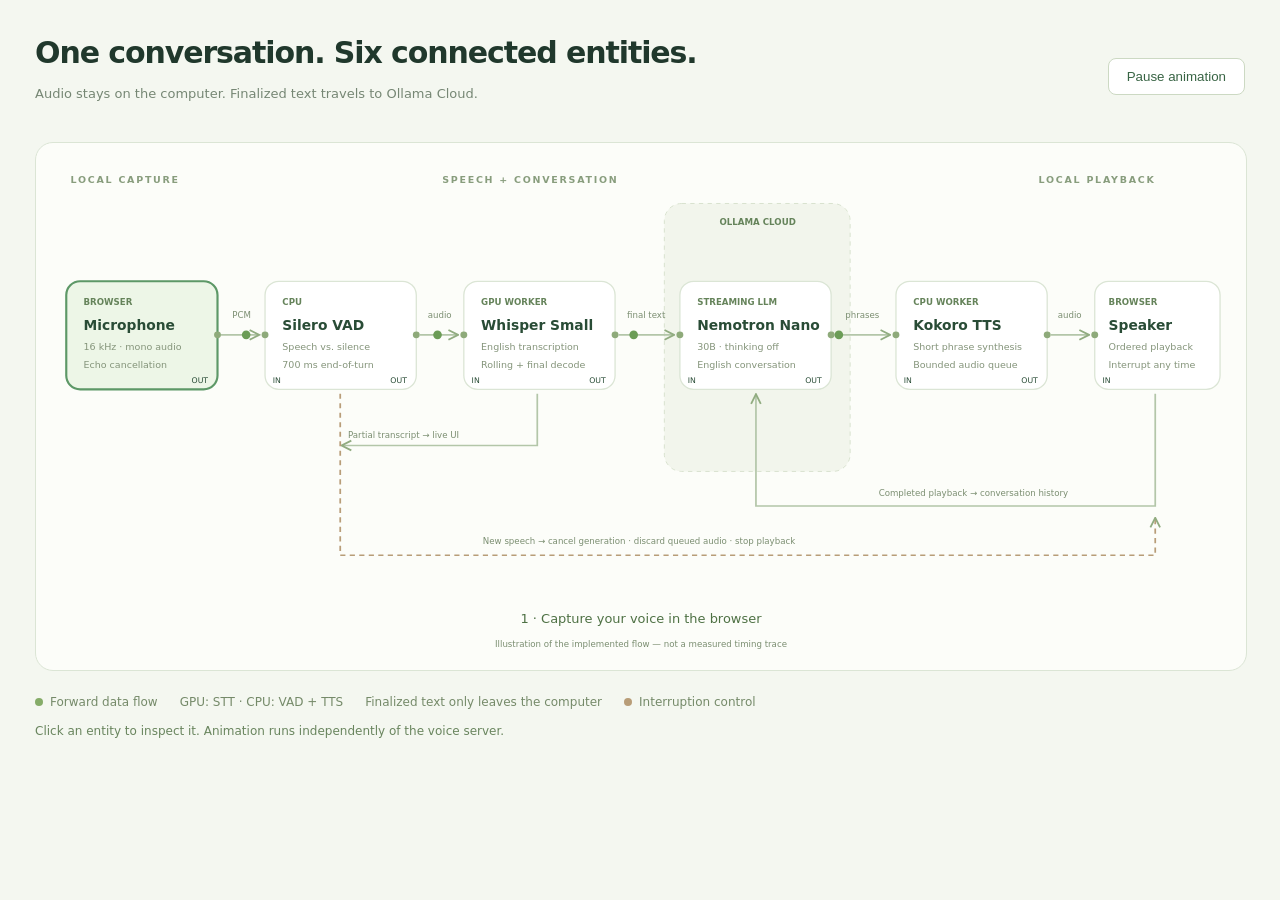
==== docs/architecture.html @ fd1dcb6d "Build Voca streaming voice conversation with live demo and documentation" ====
<!doctype html><html lang="en"><head><meta charset="utf-8"><meta name="viewport" content="width=device-width,initial-scale=1"><title>Voca · Animated architecture</title>
<style>
:root{font-family:system-ui,sans-serif;color:#20382c;background:#f4f7f0}body{margin:0;padding:35px}main{max-width:1400px;margin:auto}header{display:flex;align-items:center;justify-content:space-between;gap:20px}h1{font-size:30px;letter-spacing:-1.1px;margin:0 0 8px}p{font-size:13px;color:#768774;line-height:1.7}button{border:1px solid #ccd9c3;border-radius:8px;background:#fff;color:#386444;padding:10px 18px;cursor:pointer}svg{width:100%;height:auto;display:block;margin:24px 0;border:1px solid #dbe5d5;border-radius:18px;background:#fcfdf9}.edge{fill:none;stroke:#b3c6a9;stroke-width:2;marker-end:url(#arrow)}.return{stroke:#b89d78;stroke-dasharray:6 5}.node rect{fill:#fff;stroke:#dbe5d5;stroke-width:1.5}.node.active rect{stroke:#5d9867;fill:#edf6e7;stroke-width:2.5}.node text{fill:#294c36}.title{font-size:16px;font-weight:650}.sub{font-size:11px;fill:#84947a!important}.port{fill:#8eaa7a}.port-label{font-size:9px;fill:#829578}.label{font-size:10px;fill:#7b8e71}.section{font-size:11px;letter-spacing:2px;font-weight:600;fill:#889d7d}.tag{font-size:10px;font-weight:700;fill:#65835a!important}.packet{fill:#6b9c56}.caption{font-size:15px;fill:#4e7144}.legend{display:flex;gap:22px;flex-wrap:wrap;font-size:12px;color:#758a69}.legend i{display:inline-block;width:8px;height:8px;background:#85ac68;border-radius:50%;margin-right:7px}.legend span:last-child i{background:#b89d78}#step{font-size:12px;color:#69855e}.paused *{animation-play-state:paused}@media(max-width:600px){body{padding:15px}h1{font-size:23px}}
</style></head><body><main><header><div><h1>One conversation. Six connected entities.</h1><p>Audio stays on the computer. Finalized text travels to Ollama Cloud.</p></div><button id="toggle">Pause animation</button></header>
<svg viewBox="0 0 1400 610" role="img" aria-label="Animated voice pipeline, with input/output arrows and an interruption return path">
<defs><marker id="arrow" viewBox="0 0 10 10" refX="8" refY="5" markerWidth="7" markerHeight="7" orient="auto-start-reverse"><path d="m1 1 8 4-8 4" fill="none" stroke="#91ac80" stroke-width="1.5"/></marker></defs>
<text x="40" y="46" class="section">LOCAL CAPTURE</text><text x="470" y="46" class="section">SPEECH + CONVERSATION</text><text x="1160" y="46" class="section">LOCAL PLAYBACK</text>
<rect x="727" y="70" width="215" height="310" rx="20" fill="#f2f5ec" stroke="#d5dfca" stroke-dasharray="5 5"/>
<text x="835" y="95" text-anchor="middle" class="tag">OLLAMA CLOUD</text>
<g id="mic" class="node" transform="translate(35 160)"><rect width="175" height="125" rx="16"/><text x="20" y="28" class="tag">BROWSER</text><text x="20" y="56" class="title">Microphone</text><text x="20" y="80" class="sub">16 kHz · mono audio</text><text x="20" y="100" class="sub">Echo cancellation</text><circle cx="175" cy="62" r="4" class="port"/><text x="145" y="118" class="port-label">OUT</text></g>
<g id="vad" class="node" transform="translate(265 160)"><rect width="175" height="125" rx="16"/><text x="20" y="28" class="tag">CPU</text><text x="20" y="56" class="title">Silero VAD</text><text x="20" y="80" class="sub">Speech vs. silence</text><text x="20" y="100" class="sub">700 ms end-of-turn</text><circle cy="62" r="4" class="port"/><circle cx="175" cy="62" r="4" class="port"/><text x="9" y="118" class="port-label">IN</text><text x="145" y="118" class="port-label">OUT</text></g>
<g id="stt" class="node" transform="translate(495 160)"><rect width="175" height="125" rx="16"/><text x="20" y="28" class="tag">GPU WORKER</text><text x="20" y="56" class="title">Whisper Small</text><text x="20" y="80" class="sub">English transcription</text><text x="20" y="100" class="sub">Rolling + final decode</text><circle cy="62" r="4" class="port"/><circle cx="175" cy="62" r="4" class="port"/><text x="9" y="118" class="port-label">IN</text><text x="145" y="118" class="port-label">OUT</text></g>
<g id="llm" class="node" transform="translate(745 160)"><rect width="175" height="125" rx="16"/><text x="20" y="28" class="tag">STREAMING LLM</text><text x="20" y="56" class="title">Nemotron Nano</text><text x="20" y="80" class="sub">30B · thinking off</text><text x="20" y="100" class="sub">English conversation</text><circle cy="62" r="4" class="port"/><circle cx="175" cy="62" r="4" class="port"/><text x="9" y="118" class="port-label">IN</text><text x="145" y="118" class="port-label">OUT</text></g>
<g id="tts" class="node" transform="translate(995 160)"><rect width="175" height="125" rx="16"/><text x="20" y="28" class="tag">CPU WORKER</text><text x="20" y="56" class="title">Kokoro TTS</text><text x="20" y="80" class="sub">Short phrase synthesis</text><text x="20" y="100" class="sub">Bounded audio queue</text><circle cy="62" r="4" class="port"/><circle cx="175" cy="62" r="4" class="port"/><text x="9" y="118" class="port-label">IN</text><text x="145" y="118" class="port-label">OUT</text></g>
<g id="speaker" class="node" transform="translate(1225 160)"><rect width="145" height="125" rx="16"/><text x="16" y="28" class="tag">BROWSER</text><text x="16" y="56" class="title">Speaker</text><text x="16" y="80" class="sub">Ordered playback</text><text x="16" y="100" class="sub">Interrupt any time</text><circle cy="62" r="4" class="port"/><text x="9" y="118" class="port-label">IN</text></g>
<path id="e1" class="edge" d="M214 222H257"/><path id="e2" class="edge" d="M444 222H487"/><path id="e3" class="edge" d="M674 222H737"/><path id="e4" class="edge" d="M924 222H987"/><path id="e5" class="edge" d="M1174 222H1217"/>
<text x="238" y="202" text-anchor="middle" class="label">PCM</text><text x="467" y="202" text-anchor="middle" class="label">audio</text><text x="706" y="202" text-anchor="middle" class="label">final text</text><text x="956" y="202" text-anchor="middle" class="label">phrases</text><text x="1196" y="202" text-anchor="middle" class="label">audio</text>
<path class="edge" d="M580 290V350H355"/><text x="361" y="341" class="label">Partial transcript → live UI</text>
<path class="edge" d="M1295 290V420H833V292"/><text x="975" y="409" class="label">Completed playback → conversation history</text>
<path id="cancel" class="edge return" d="M352 290V477H1295V435"/><text x="517" y="464" class="label">New speech → cancel generation · discard queued audio · stop playback</text>
<circle class="packet" r="5"><animateMotion dur="1.5s" repeatCount="indefinite"><mpath href="#e1"/></animateMotion></circle><circle class="packet" r="5"><animateMotion dur="1.5s" begin=".3s" repeatCount="indefinite"><mpath href="#e2"/></animateMotion></circle><circle class="packet" r="5"><animateMotion dur="1.5s" begin=".6s" repeatCount="indefinite"><mpath href="#e3"/></animateMotion></circle><circle class="packet" r="5"><animateMotion dur="1.5s" begin=".9s" repeatCount="indefinite"><mpath href="#e4"/></animateMotion></circle><circle class="packet" r="5"><animateMotion dur="1.5s" begin="1.2s" repeatCount="indefinite"><mpath href="#e5"/></animateMotion></circle>
<text id="caption" x="700" y="555" text-anchor="middle" class="caption">1 · Capture your voice in the browser</text><text x="700" y="583" text-anchor="middle" class="label">Illustration of the implemented flow — not a measured timing trace</text>
</svg><div class="legend"><span><i></i>Forward data flow</span><span>GPU: STT · CPU: VAD + TTS</span><span>Finalized text only leaves the computer</span><span><i></i>Interruption control</span></div><p id="step">Click an entity to inspect it. Animation runs independently of the voice server.</p></main>
<script>
const steps=[['mic','1 · Capture your voice in the browser'],['vad','2 · Detect speech, pauses, and interruptions'],['stt','3 · Show rolling previews, then finalize the transcript'],['llm','4 · Stream a concise English response from Ollama'],['tts','5 · Synthesize short phrases while the LLM continues'],['speaker','6 · Play in order and acknowledge completed phrases']];
let current=0,paused=false;const svg=document.querySelector('svg');
function step(index){current=index;document.querySelectorAll('.node').forEach(n=>n.classList.remove('active'));document.getElementById(steps[index][0]).classList.add('active');document.getElementById('caption').textContent=steps[index][1];}
setInterval(()=>{if(!paused)step((current+1)%steps.length)},1400);step(0);
document.querySelectorAll('.node').forEach((node,index)=>{node.style.cursor='pointer';node.setAttribute('tabindex','0');node.setAttribute('role','button');node.setAttribute('aria-label',steps[index][1]);node.addEventListener('click',()=>step(index));node.addEventListener('keydown',e=>{if(e.key==='Enter'||e.key===' '){e.preventDefault();step(index);}});});
document.getElementById('toggle').onclick=()=>{paused=!paused;paused?svg.pauseAnimations():svg.unpauseAnimations();document.getElementById('toggle').textContent=paused?'Resume animation':'Pause animation';};
if(matchMedia('(prefers-reduced-motion: reduce)').matches)document.getElementById('toggle').click();
</script></body></html>
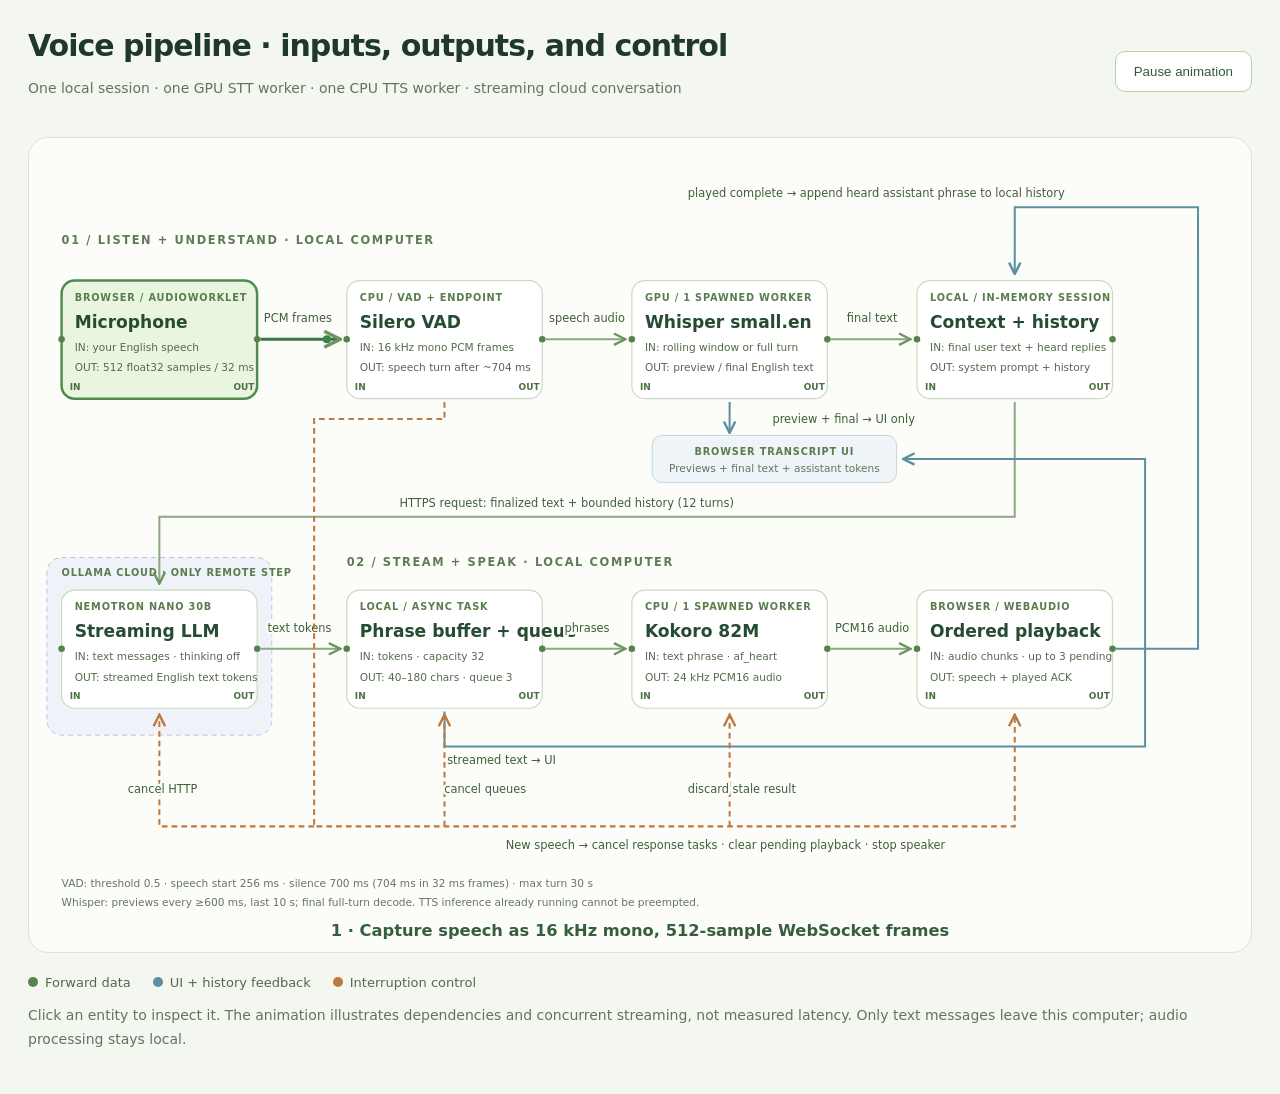
==== commit 2532aaf8: "Refine animated pipeline to show real streaming and control flows" ====
--- a/docs/architecture.html
+++ b/docs/architecture.html
@@ -1,32 +1,63 @@
-<!doctype html><html lang="en"><head><meta charset="utf-8"><meta name="viewport" content="width=device-width,initial-scale=1"><title>Voca · Animated architecture</title>
-<style>
-:root{font-family:system-ui,sans-serif;color:#20382c;background:#f4f7f0}body{margin:0;padding:35px}main{max-width:1400px;margin:auto}header{display:flex;align-items:center;justify-content:space-between;gap:20px}h1{font-size:30px;letter-spacing:-1.1px;margin:0 0 8px}p{font-size:13px;color:#768774;line-height:1.7}button{border:1px solid #ccd9c3;border-radius:8px;background:#fff;color:#386444;padding:10px 18px;cursor:pointer}svg{width:100%;height:auto;display:block;margin:24px 0;border:1px solid #dbe5d5;border-radius:18px;background:#fcfdf9}.edge{fill:none;stroke:#b3c6a9;stroke-width:2;marker-end:url(#arrow)}.return{stroke:#b89d78;stroke-dasharray:6 5}.node rect{fill:#fff;stroke:#dbe5d5;stroke-width:1.5}.node.active rect{stroke:#5d9867;fill:#edf6e7;stroke-width:2.5}.node text{fill:#294c36}.title{font-size:16px;font-weight:650}.sub{font-size:11px;fill:#84947a!important}.port{fill:#8eaa7a}.port-label{font-size:9px;fill:#829578}.label{font-size:10px;fill:#7b8e71}.section{font-size:11px;letter-spacing:2px;font-weight:600;fill:#889d7d}.tag{font-size:10px;font-weight:700;fill:#65835a!important}.packet{fill:#6b9c56}.caption{font-size:15px;fill:#4e7144}.legend{display:flex;gap:22px;flex-wrap:wrap;font-size:12px;color:#758a69}.legend i{display:inline-block;width:8px;height:8px;background:#85ac68;border-radius:50%;margin-right:7px}.legend span:last-child i{background:#b89d78}#step{font-size:12px;color:#69855e}.paused *{animation-play-state:paused}@media(max-width:600px){body{padding:15px}h1{font-size:23px}}
-</style></head><body><main><header><div><h1>One conversation. Six connected entities.</h1><p>Audio stays on the computer. Finalized text travels to Ollama Cloud.</p></div><button id="toggle">Pause animation</button></header>
-<svg viewBox="0 0 1400 610" role="img" aria-label="Animated voice pipeline, with input/output arrows and an interruption return path">
-<defs><marker id="arrow" viewBox="0 0 10 10" refX="8" refY="5" markerWidth="7" markerHeight="7" orient="auto-start-reverse"><path d="m1 1 8 4-8 4" fill="none" stroke="#91ac80" stroke-width="1.5"/></marker></defs>
-<text x="40" y="46" class="section">LOCAL CAPTURE</text><text x="470" y="46" class="section">SPEECH + CONVERSATION</text><text x="1160" y="46" class="section">LOCAL PLAYBACK</text>
-<rect x="727" y="70" width="215" height="310" rx="20" fill="#f2f5ec" stroke="#d5dfca" stroke-dasharray="5 5"/>
-<text x="835" y="95" text-anchor="middle" class="tag">OLLAMA CLOUD</text>
-<g id="mic" class="node" transform="translate(35 160)"><rect width="175" height="125" rx="16"/><text x="20" y="28" class="tag">BROWSER</text><text x="20" y="56" class="title">Microphone</text><text x="20" y="80" class="sub">16 kHz · mono audio</text><text x="20" y="100" class="sub">Echo cancellation</text><circle cx="175" cy="62" r="4" class="port"/><text x="145" y="118" class="port-label">OUT</text></g>
-<g id="vad" class="node" transform="translate(265 160)"><rect width="175" height="125" rx="16"/><text x="20" y="28" class="tag">CPU</text><text x="20" y="56" class="title">Silero VAD</text><text x="20" y="80" class="sub">Speech vs. silence</text><text x="20" y="100" class="sub">700 ms end-of-turn</text><circle cy="62" r="4" class="port"/><circle cx="175" cy="62" r="4" class="port"/><text x="9" y="118" class="port-label">IN</text><text x="145" y="118" class="port-label">OUT</text></g>
-<g id="stt" class="node" transform="translate(495 160)"><rect width="175" height="125" rx="16"/><text x="20" y="28" class="tag">GPU WORKER</text><text x="20" y="56" class="title">Whisper Small</text><text x="20" y="80" class="sub">English transcription</text><text x="20" y="100" class="sub">Rolling + final decode</text><circle cy="62" r="4" class="port"/><circle cx="175" cy="62" r="4" class="port"/><text x="9" y="118" class="port-label">IN</text><text x="145" y="118" class="port-label">OUT</text></g>
-<g id="llm" class="node" transform="translate(745 160)"><rect width="175" height="125" rx="16"/><text x="20" y="28" class="tag">STREAMING LLM</text><text x="20" y="56" class="title">Nemotron Nano</text><text x="20" y="80" class="sub">30B · thinking off</text><text x="20" y="100" class="sub">English conversation</text><circle cy="62" r="4" class="port"/><circle cx="175" cy="62" r="4" class="port"/><text x="9" y="118" class="port-label">IN</text><text x="145" y="118" class="port-label">OUT</text></g>
-<g id="tts" class="node" transform="translate(995 160)"><rect width="175" height="125" rx="16"/><text x="20" y="28" class="tag">CPU WORKER</text><text x="20" y="56" class="title">Kokoro TTS</text><text x="20" y="80" class="sub">Short phrase synthesis</text><text x="20" y="100" class="sub">Bounded audio queue</text><circle cy="62" r="4" class="port"/><circle cx="175" cy="62" r="4" class="port"/><text x="9" y="118" class="port-label">IN</text><text x="145" y="118" class="port-label">OUT</text></g>
-<g id="speaker" class="node" transform="translate(1225 160)"><rect width="145" height="125" rx="16"/><text x="16" y="28" class="tag">BROWSER</text><text x="16" y="56" class="title">Speaker</text><text x="16" y="80" class="sub">Ordered playback</text><text x="16" y="100" class="sub">Interrupt any time</text><circle cy="62" r="4" class="port"/><text x="9" y="118" class="port-label">IN</text></g>
-<path id="e1" class="edge" d="M214 222H257"/><path id="e2" class="edge" d="M444 222H487"/><path id="e3" class="edge" d="M674 222H737"/><path id="e4" class="edge" d="M924 222H987"/><path id="e5" class="edge" d="M1174 222H1217"/>
-<text x="238" y="202" text-anchor="middle" class="label">PCM</text><text x="467" y="202" text-anchor="middle" class="label">audio</text><text x="706" y="202" text-anchor="middle" class="label">final text</text><text x="956" y="202" text-anchor="middle" class="label">phrases</text><text x="1196" y="202" text-anchor="middle" class="label">audio</text>
-<path class="edge" d="M580 290V350H355"/><text x="361" y="341" class="label">Partial transcript → live UI</text>
-<path class="edge" d="M1295 290V420H833V292"/><text x="975" y="409" class="label">Completed playback → conversation history</text>
-<path id="cancel" class="edge return" d="M352 290V477H1295V435"/><text x="517" y="464" class="label">New speech → cancel generation · discard queued audio · stop playback</text>
-<circle class="packet" r="5"><animateMotion dur="1.5s" repeatCount="indefinite"><mpath href="#e1"/></animateMotion></circle><circle class="packet" r="5"><animateMotion dur="1.5s" begin=".3s" repeatCount="indefinite"><mpath href="#e2"/></animateMotion></circle><circle class="packet" r="5"><animateMotion dur="1.5s" begin=".6s" repeatCount="indefinite"><mpath href="#e3"/></animateMotion></circle><circle class="packet" r="5"><animateMotion dur="1.5s" begin=".9s" repeatCount="indefinite"><mpath href="#e4"/></animateMotion></circle><circle class="packet" r="5"><animateMotion dur="1.5s" begin="1.2s" repeatCount="indefinite"><mpath href="#e5"/></animateMotion></circle>
-<text id="caption" x="700" y="555" text-anchor="middle" class="caption">1 · Capture your voice in the browser</text><text x="700" y="583" text-anchor="middle" class="label">Illustration of the implemented flow — not a measured timing trace</text>
-</svg><div class="legend"><span><i></i>Forward data flow</span><span>GPU: STT · CPU: VAD + TTS</span><span>Finalized text only leaves the computer</span><span><i></i>Interruption control</span></div><p id="step">Click an entity to inspect it. Animation runs independently of the voice server.</p></main>
-<script>
-const steps=[['mic','1 · Capture your voice in the browser'],['vad','2 · Detect speech, pauses, and interruptions'],['stt','3 · Show rolling previews, then finalize the transcript'],['llm','4 · Stream a concise English response from Ollama'],['tts','5 · Synthesize short phrases while the LLM continues'],['speaker','6 · Play in order and acknowledge completed phrases']];
+<!doctype html><html lang="en"><head><meta charset="utf-8"><meta name="viewport" content="width=device-width,initial-scale=1"><title>Voca · Animated voice pipeline</title><style>*{box-sizing:border-box}:root{font-family:system-ui,sans-serif;color:#20382c;background:#f4f7f0}body{margin:0;padding:28px}main{max-width:1500px;margin:auto}header{display:flex;align-items:center;justify-content:space-between;gap:20px}h1{font-size:30px;letter-spacing:-1px;margin:0}p{font-size:14px;color:#60745f;line-height:1.7}button{border:1px solid #b9cdb1;border-radius:10px;background:white;color:#315b3b;padding:12px 18px;cursor:pointer}svg{display:block;width:100%;height:auto;margin:22px 0;background:#fcfdf9;border:1px solid #dbe5d5;border-radius:20px}.edge{fill:none;stroke:#8da785;stroke-width:2.5;marker-end:url(#arrow)}.edge.hot{stroke:#39754b;stroke-width:3.5}.edge.control.hot{stroke:#bc7941}.edge.feedback.hot{stroke:#5d8f9f}.control{stroke:#bc7941;stroke-dasharray:7 5;marker-end:url(#controlArrow)}.feedback{stroke:#5d8f9f;marker-end:url(#feedbackArrow)}.node rect{fill:white;stroke:#cbdac3;stroke-width:1.5}.node.active rect{fill:#eaf5df;stroke:#4f8b50;stroke-width:3}.node:focus{outline:none}.node:focus rect{stroke:#294e83;stroke-width:3}.title{font-size:21px;font-weight:700;fill:#254b32}.sub{font-size:13px;fill:#536b4d}.tag{font-size:12px;font-weight:700;letter-spacing:1px;fill:#597d4d}.port{fill:#53824a}.port-label{font-size:11px;font-weight:700;fill:#4b7042}.label{font-size:14px;fill:#425e3b;paint-order:stroke;stroke:#fcfdf9;stroke-width:6px;stroke-linejoin:round}.section{font-size:14px;font-weight:700;letter-spacing:2px;fill:#607c56}.caption{font-size:20px;font-weight:650;fill:#355e3e}.note{font-size:13px;fill:#63775d}.packet{fill:#3d824a;opacity:0}.packet.hot{opacity:1}.legend{display:flex;gap:22px;flex-wrap:wrap;font-size:13px;color:#52694b}.legend i{display:inline-block;width:10px;height:10px;margin-right:7px;border-radius:50%;background:#568450}.legend .feedback-key i{background:#5d8f9f}.legend .control-key i{background:#bc7941}@media(max-width:600px){body{padding:12px}h1{font-size:22px}}</style></head><body><main><header><div><h1>Voice pipeline · inputs, outputs, and control</h1><p>One local session · one GPU STT worker · one CPU TTS worker · streaming cloud conversation</p></div><button id="toggle">Pause animation</button></header>
+<svg viewBox="0 0 1500 1000" role="img" aria-labelledby="diagram-title diagram-desc"><title id="diagram-title">Voca animated voice pipeline</title><desc id="diagram-desc">Microphone audio passes through VAD and rolling-window Whisper transcription. Final text and local history go to Ollama Cloud. Streamed tokens enter a bounded phrase buffer, CPU Kokoro synthesis, and ordered browser playback. Completed playback updates local history. New speech cancels response tasks and stops playback.</desc><defs>
+<marker id="arrow" viewBox="0 0 10 10" refX="9" refY="5" markerWidth="7" markerHeight="7" orient="auto"><path d="M1 1L9 5L1 9" fill="none" stroke="#6e9460" stroke-width="1.7"/></marker>
+<marker id="controlArrow" viewBox="0 0 10 10" refX="9" refY="5" markerWidth="7" markerHeight="7" orient="auto"><path d="M1 1L9 5L1 9" fill="none" stroke="#bc7941" stroke-width="1.7"/></marker>
+<marker id="feedbackArrow" viewBox="0 0 10 10" refX="9" refY="5" markerWidth="7" markerHeight="7" orient="auto"><path d="M1 1L9 5L1 9" fill="none" stroke="#5d8f9f" stroke-width="1.7"/></marker>
+</defs><text x="40" y="130" class="section">01 / LISTEN + UNDERSTAND · LOCAL COMPUTER</text><text x="390" y="525" class="section">02 / STREAM + SPEAK · LOCAL COMPUTER</text>
+<rect x="22" y="515" width="276" height="218" rx="18" fill="#f0f2fa" stroke="#acb9d9" stroke-dasharray="6 5"/><text x="40" y="538" class="tag">OLLAMA CLOUD · ONLY REMOTE STEP</text>
+<g id="mic" class="node" transform="translate(40 175)"><rect width="240" height="145" rx="16"/><text x="16" y="25" class="tag">BROWSER / AUDIOWORKLET</text><text x="16" y="58" class="title">Microphone</text><text x="16" y="86" class="sub">IN: your English speech</text><text x="16" y="111" class="sub">OUT: 512 float32 samples / 32 ms</text><circle cx="0" cy="72" r="4" class="port"/><circle cx="240" cy="72" r="4" class="port"/><text x="10" y="134" class="port-label">IN</text><text x="211" y="134" class="port-label">OUT</text></g>
+<g id="vad" class="node" transform="translate(390 175)"><rect width="240" height="145" rx="16"/><text x="16" y="25" class="tag">CPU / VAD + ENDPOINT</text><text x="16" y="58" class="title">Silero VAD</text><text x="16" y="86" class="sub">IN: 16 kHz mono PCM frames</text><text x="16" y="111" class="sub">OUT: speech turn after ~704 ms</text><circle cx="0" cy="72" r="4" class="port"/><circle cx="240" cy="72" r="4" class="port"/><text x="10" y="134" class="port-label">IN</text><text x="211" y="134" class="port-label">OUT</text></g>
+<g id="stt" class="node" transform="translate(740 175)"><rect width="240" height="145" rx="16"/><text x="16" y="25" class="tag">GPU / 1 SPAWNED WORKER</text><text x="16" y="58" class="title">Whisper small.en</text><text x="16" y="86" class="sub">IN: rolling window or full turn</text><text x="16" y="111" class="sub">OUT: preview / final English text</text><circle cx="0" cy="72" r="4" class="port"/><circle cx="240" cy="72" r="4" class="port"/><text x="10" y="134" class="port-label">IN</text><text x="211" y="134" class="port-label">OUT</text></g>
+<g id="history" class="node" transform="translate(1090 175)"><rect width="240" height="145" rx="16"/><text x="16" y="25" class="tag">LOCAL / IN-MEMORY SESSION</text><text x="16" y="58" class="title">Context + history</text><text x="16" y="86" class="sub">IN: final user text + heard replies</text><text x="16" y="111" class="sub">OUT: system prompt + history</text><circle cx="0" cy="72" r="4" class="port"/><circle cx="240" cy="72" r="4" class="port"/><text x="10" y="134" class="port-label">IN</text><text x="211" y="134" class="port-label">OUT</text></g>
+<g id="llm" class="node" transform="translate(40 555)"><rect width="240" height="145" rx="16"/><text x="16" y="25" class="tag">NEMOTRON NANO 30B</text><text x="16" y="58" class="title">Streaming LLM</text><text x="16" y="86" class="sub">IN: text messages · thinking off</text><text x="16" y="111" class="sub">OUT: streamed English text tokens</text><circle cx="0" cy="72" r="4" class="port"/><circle cx="240" cy="72" r="4" class="port"/><text x="10" y="134" class="port-label">IN</text><text x="211" y="134" class="port-label">OUT</text></g>
+<g id="phrase" class="node" transform="translate(390 555)"><rect width="240" height="145" rx="16"/><text x="16" y="25" class="tag">LOCAL / ASYNC TASK</text><text x="16" y="58" class="title">Phrase buffer + queue</text><text x="16" y="86" class="sub">IN: tokens · capacity 32</text><text x="16" y="111" class="sub">OUT: 40–180 chars · queue 3</text><circle cx="0" cy="72" r="4" class="port"/><circle cx="240" cy="72" r="4" class="port"/><text x="10" y="134" class="port-label">IN</text><text x="211" y="134" class="port-label">OUT</text></g>
+<g id="tts" class="node" transform="translate(740 555)"><rect width="240" height="145" rx="16"/><text x="16" y="25" class="tag">CPU / 1 SPAWNED WORKER</text><text x="16" y="58" class="title">Kokoro 82M</text><text x="16" y="86" class="sub">IN: text phrase · af_heart</text><text x="16" y="111" class="sub">OUT: 24 kHz PCM16 audio</text><circle cx="0" cy="72" r="4" class="port"/><circle cx="240" cy="72" r="4" class="port"/><text x="10" y="134" class="port-label">IN</text><text x="211" y="134" class="port-label">OUT</text></g>
+<g id="speaker" class="node" transform="translate(1090 555)"><rect width="240" height="145" rx="16"/><text x="16" y="25" class="tag">BROWSER / WEBAUDIO</text><text x="16" y="58" class="title">Ordered playback</text><text x="16" y="86" class="sub">IN: audio chunks · up to 3 pending</text><text x="16" y="111" class="sub">OUT: speech + played ACK</text><circle cx="0" cy="72" r="4" class="port"/><circle cx="240" cy="72" r="4" class="port"/><text x="10" y="134" class="port-label">IN</text><text x="211" y="134" class="port-label">OUT</text></g>
+<path id="e1" class="edge " d="M284 247H382"/><text x="330" y="226" text-anchor="middle" class="label">PCM frames</text>
+<circle data-edge="e1" class="packet" r="5"><animateMotion dur="1.4s" repeatCount="indefinite"><mpath href="#e1"/></animateMotion></circle>
+<path id="e2" class="edge " d="M634 247H732"/><text x="685" y="226" text-anchor="middle" class="label">speech audio</text>
+<circle data-edge="e2" class="packet" r="5"><animateMotion dur="1.4s" repeatCount="indefinite"><mpath href="#e2"/></animateMotion></circle>
+<path id="e3" class="edge " d="M984 247H1082"/><text x="1035" y="226" text-anchor="middle" class="label">final text</text>
+<circle data-edge="e3" class="packet" r="5"><animateMotion dur="1.4s" repeatCount="indefinite"><mpath href="#e3"/></animateMotion></circle>
+<path id="e4" class="edge " d="M1210 324V465H160V547"/><text x="660" y="453" text-anchor="middle" class="label">HTTPS request: finalized text + bounded history (12 turns)</text>
+<circle data-edge="e4" class="packet" r="5"><animateMotion dur="1.4s" repeatCount="indefinite"><mpath href="#e4"/></animateMotion></circle>
+<path id="e5" class="edge " d="M284 627H382"/><text x="332" y="606" text-anchor="middle" class="label">text tokens</text>
+<circle data-edge="e5" class="packet" r="5"><animateMotion dur="1.4s" repeatCount="indefinite"><mpath href="#e5"/></animateMotion></circle>
+<path id="e6" class="edge " d="M634 627H732"/><text x="685" y="606" text-anchor="middle" class="label">phrases</text>
+<circle data-edge="e6" class="packet" r="5"><animateMotion dur="1.4s" repeatCount="indefinite"><mpath href="#e6"/></animateMotion></circle>
+<path id="e7" class="edge " d="M984 627H1082"/><text x="1035" y="606" text-anchor="middle" class="label">PCM16 audio</text>
+<circle data-edge="e7" class="packet" r="5"><animateMotion dur="1.4s" repeatCount="indefinite"><mpath href="#e7"/></animateMotion></circle>
+<path id="preview" class="edge feedback" d="M860 324V362"/><text x="1000" y="350" text-anchor="middle" class="label">preview + final → UI only</text>
+<circle data-edge="preview" class="packet" r="5"><animateMotion dur="1.4s" repeatCount="indefinite"><mpath href="#preview"/></animateMotion></circle>
+<path id="tokenui" class="edge feedback" d="M510 704V747H1370V394H1073"/><text x="580" y="769" text-anchor="middle" class="label">streamed text → UI</text>
+<circle data-edge="tokenui" class="packet" r="5"><animateMotion dur="1.4s" repeatCount="indefinite"><mpath href="#tokenui"/></animateMotion></circle>
+<path id="ack" class="edge feedback" d="M1334 627H1435V85H1210V167"/><text x="1040" y="72" text-anchor="middle" class="label">played complete → append heard assistant phrase to local history</text>
+<circle data-edge="ack" class="packet" r="5"><animateMotion dur="1.4s" repeatCount="indefinite"><mpath href="#ack"/></animateMotion></circle>
+<path id="cancel" class="edge control" d="M510 324V345H350V845H1210V708"/><text x="855" y="873" text-anchor="middle" class="label">New speech → cancel response tasks · clear pending playback · stop speaker</text>
+<circle data-edge="cancel" class="packet" r="5"><animateMotion dur="1.4s" repeatCount="indefinite"><mpath href="#cancel"/></animateMotion></circle>
+<path id="cancel-llm" class="edge control" d="M350 845H160V708"/><text x="164" y="804" text-anchor="middle" class="label">cancel HTTP</text>
+<circle data-edge="cancel-llm" class="packet" r="5"><animateMotion dur="1.4s" repeatCount="indefinite"><mpath href="#cancel-llm"/></animateMotion></circle>
+<path id="cancel-phrase" class="edge control" d="M510 845V708"/><text x="560" y="804" text-anchor="middle" class="label">cancel queues</text>
+<circle data-edge="cancel-phrase" class="packet" r="5"><animateMotion dur="1.4s" repeatCount="indefinite"><mpath href="#cancel-phrase"/></animateMotion></circle>
+<path id="cancel-tts" class="edge control" d="M860 845V708"/><text x="875" y="804" text-anchor="middle" class="label">discard stale result</text>
+<circle data-edge="cancel-tts" class="packet" r="5"><animateMotion dur="1.4s" repeatCount="indefinite"><mpath href="#cancel-tts"/></animateMotion></circle>
+<rect x="765" y="365" width="300" height="58" rx="12" fill="#eef4f7" stroke="#b9cfd5"/><text x="915" y="389" text-anchor="middle" class="tag">BROWSER TRANSCRIPT UI</text><text x="915" y="410" text-anchor="middle" class="note">Previews + final text + assistant tokens</text><text x="40" y="920" class="note">VAD: threshold 0.5 · speech start 256 ms · silence 700 ms (704 ms in 32 ms frames) · max turn 30 s</text><text x="40" y="943" class="note">Whisper: previews every ≥600 ms, last 10 s; final full-turn decode. TTS inference already running cannot be preempted.</text><text id="caption" x="750" y="979" text-anchor="middle" class="caption"></text></svg>
+<div class="legend"><span><i></i>Forward data</span><span class="feedback-key"><i></i>UI + history feedback</span><span class="control-key"><i></i>Interruption control</span></div><p id="step">Click an entity to inspect it. The animation illustrates dependencies and concurrent streaming, not measured latency. Only text messages leave this computer; audio processing stays local.</p></main><script>
+const steps=[
+[['mic'],['e1'],'1 · Capture speech as 16 kHz mono, 512-sample WebSocket frames'],
+[['vad'],['e2'],'2 · Detect speech start; finalize after silence or the utterance limit'],
+[['stt'],['preview','e3'],'3 · Show rolling previews, then finalize the transcript'],
+[['history'],['e4'],'4 · Send final user text, system prompt, and local history to Ollama'],
+[['llm','phrase'],['e5','tokenui'],'5 · Stream tokens into a bounded queue and update the transcript'],
+[['llm','phrase','tts'],['e5','e6'],'6 · Form short phrases while tokens keep arriving; synthesize on CPU'],
+[['llm','phrase','tts','speaker'],['e5','e6','e7'],'7 · Overlap generation, phrase synthesis, and ordered audio playback'],
+[['speaker','history'],['ack'],'8 · Retain assistant phrases only after completed-playback acknowledgments'],
+[['vad','llm','phrase','tts','speaker'],['cancel','cancel-llm','cancel-phrase','cancel-tts'],'9 · New speech cancels the response, clears audio, and discards stale inference']
+];
 let current=0,paused=false;const svg=document.querySelector('svg');
-function step(index){current=index;document.querySelectorAll('.node').forEach(n=>n.classList.remove('active'));document.getElementById(steps[index][0]).classList.add('active');document.getElementById('caption').textContent=steps[index][1];}
+function step(index){current=index;document.querySelectorAll('.node').forEach(n=>n.classList.toggle('active',steps[index][0].includes(n.id)));document.querySelectorAll('.edge').forEach(e=>e.classList.toggle('hot',steps[index][1].includes(e.id)));document.querySelectorAll('.packet').forEach(p=>p.classList.toggle('hot',steps[index][1].includes(p.dataset.edge)));document.getElementById('caption').textContent=steps[index][2];}
 setInterval(()=>{if(!paused)step((current+1)%steps.length)},1400);step(0);
-document.querySelectorAll('.node').forEach((node,index)=>{node.style.cursor='pointer';node.setAttribute('tabindex','0');node.setAttribute('role','button');node.setAttribute('aria-label',steps[index][1]);node.addEventListener('click',()=>step(index));node.addEventListener('keydown',e=>{if(e.key==='Enter'||e.key===' '){e.preventDefault();step(index);}});});
+document.querySelectorAll('.node').forEach(node=>{const index=steps.findIndex(s=>s[0].includes(node.id));node.style.cursor='pointer';node.setAttribute('tabindex','0');node.setAttribute('role','button');node.setAttribute('aria-label',steps[index][2]);node.addEventListener('click',()=>step(index));node.addEventListener('keydown',e=>{if(e.key==='Enter'||e.key===' '){e.preventDefault();step(index);}});});
 document.getElementById('toggle').onclick=()=>{paused=!paused;paused?svg.pauseAnimations():svg.unpauseAnimations();document.getElementById('toggle').textContent=paused?'Resume animation':'Pause animation';};
 if(matchMedia('(prefers-reduced-motion: reduce)').matches)document.getElementById('toggle').click();
-</script></body></html>
+</script></body></html>
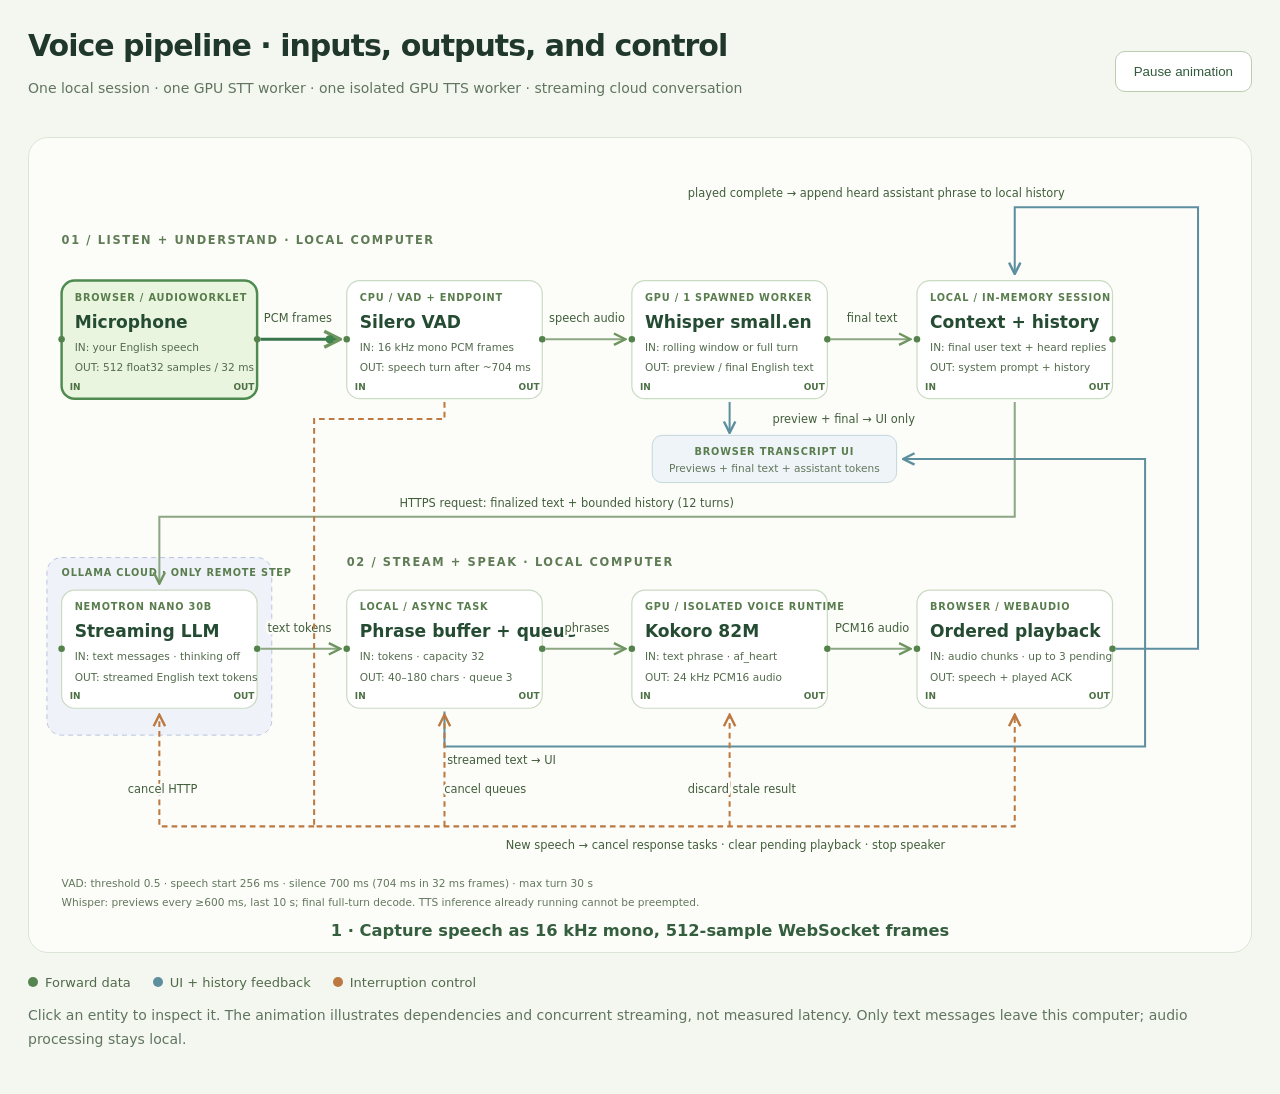
==== commit 3ee337ef: "Add GPU voice runtime, frozen evaluations and gated container release" ====
--- a/docs/architecture.html
+++ b/docs/architecture.html
@@ -1,4 +1,4 @@
-<!doctype html><html lang="en"><head><meta charset="utf-8"><meta name="viewport" content="width=device-width,initial-scale=1"><title>Voca · Animated voice pipeline</title><style>*{box-sizing:border-box}:root{font-family:system-ui,sans-serif;color:#20382c;background:#f4f7f0}body{margin:0;padding:28px}main{max-width:1500px;margin:auto}header{display:flex;align-items:center;justify-content:space-between;gap:20px}h1{font-size:30px;letter-spacing:-1px;margin:0}p{font-size:14px;color:#60745f;line-height:1.7}button{border:1px solid #b9cdb1;border-radius:10px;background:white;color:#315b3b;padding:12px 18px;cursor:pointer}svg{display:block;width:100%;height:auto;margin:22px 0;background:#fcfdf9;border:1px solid #dbe5d5;border-radius:20px}.edge{fill:none;stroke:#8da785;stroke-width:2.5;marker-end:url(#arrow)}.edge.hot{stroke:#39754b;stroke-width:3.5}.edge.control.hot{stroke:#bc7941}.edge.feedback.hot{stroke:#5d8f9f}.control{stroke:#bc7941;stroke-dasharray:7 5;marker-end:url(#controlArrow)}.feedback{stroke:#5d8f9f;marker-end:url(#feedbackArrow)}.node rect{fill:white;stroke:#cbdac3;stroke-width:1.5}.node.active rect{fill:#eaf5df;stroke:#4f8b50;stroke-width:3}.node:focus{outline:none}.node:focus rect{stroke:#294e83;stroke-width:3}.title{font-size:21px;font-weight:700;fill:#254b32}.sub{font-size:13px;fill:#536b4d}.tag{font-size:12px;font-weight:700;letter-spacing:1px;fill:#597d4d}.port{fill:#53824a}.port-label{font-size:11px;font-weight:700;fill:#4b7042}.label{font-size:14px;fill:#425e3b;paint-order:stroke;stroke:#fcfdf9;stroke-width:6px;stroke-linejoin:round}.section{font-size:14px;font-weight:700;letter-spacing:2px;fill:#607c56}.caption{font-size:20px;font-weight:650;fill:#355e3e}.note{font-size:13px;fill:#63775d}.packet{fill:#3d824a;opacity:0}.packet.hot{opacity:1}.legend{display:flex;gap:22px;flex-wrap:wrap;font-size:13px;color:#52694b}.legend i{display:inline-block;width:10px;height:10px;margin-right:7px;border-radius:50%;background:#568450}.legend .feedback-key i{background:#5d8f9f}.legend .control-key i{background:#bc7941}@media(max-width:600px){body{padding:12px}h1{font-size:22px}}</style></head><body><main><header><div><h1>Voice pipeline · inputs, outputs, and control</h1><p>One local session · one GPU STT worker · one CPU TTS worker · streaming cloud conversation</p></div><button id="toggle">Pause animation</button></header>
+<!doctype html><html lang="en"><head><meta charset="utf-8"><meta name="viewport" content="width=device-width,initial-scale=1"><title>Voca · Animated voice pipeline</title><style>*{box-sizing:border-box}:root{font-family:system-ui,sans-serif;color:#20382c;background:#f4f7f0}body{margin:0;padding:28px}main{max-width:1500px;margin:auto}header{display:flex;align-items:center;justify-content:space-between;gap:20px}h1{font-size:30px;letter-spacing:-1px;margin:0}p{font-size:14px;color:#60745f;line-height:1.7}button{border:1px solid #b9cdb1;border-radius:10px;background:white;color:#315b3b;padding:12px 18px;cursor:pointer}svg{display:block;width:100%;height:auto;margin:22px 0;background:#fcfdf9;border:1px solid #dbe5d5;border-radius:20px}.edge{fill:none;stroke:#8da785;stroke-width:2.5;marker-end:url(#arrow)}.edge.hot{stroke:#39754b;stroke-width:3.5}.edge.control.hot{stroke:#bc7941}.edge.feedback.hot{stroke:#5d8f9f}.control{stroke:#bc7941;stroke-dasharray:7 5;marker-end:url(#controlArrow)}.feedback{stroke:#5d8f9f;marker-end:url(#feedbackArrow)}.node rect{fill:white;stroke:#cbdac3;stroke-width:1.5}.node.active rect{fill:#eaf5df;stroke:#4f8b50;stroke-width:3}.node:focus{outline:none}.node:focus rect{stroke:#294e83;stroke-width:3}.title{font-size:21px;font-weight:700;fill:#254b32}.sub{font-size:13px;fill:#536b4d}.tag{font-size:12px;font-weight:700;letter-spacing:1px;fill:#597d4d}.port{fill:#53824a}.port-label{font-size:11px;font-weight:700;fill:#4b7042}.label{font-size:14px;fill:#425e3b;paint-order:stroke;stroke:#fcfdf9;stroke-width:6px;stroke-linejoin:round}.section{font-size:14px;font-weight:700;letter-spacing:2px;fill:#607c56}.caption{font-size:20px;font-weight:650;fill:#355e3e}.note{font-size:13px;fill:#63775d}.packet{fill:#3d824a;opacity:0}.packet.hot{opacity:1}.legend{display:flex;gap:22px;flex-wrap:wrap;font-size:13px;color:#52694b}.legend i{display:inline-block;width:10px;height:10px;margin-right:7px;border-radius:50%;background:#568450}.legend .feedback-key i{background:#5d8f9f}.legend .control-key i{background:#bc7941}@media(max-width:600px){body{padding:12px}h1{font-size:22px}}</style></head><body><main><header><div><h1>Voice pipeline · inputs, outputs, and control</h1><p>One local session · one GPU STT worker · one isolated GPU TTS worker · streaming cloud conversation</p></div><button id="toggle">Pause animation</button></header>
 <svg viewBox="0 0 1500 1000" role="img" aria-labelledby="diagram-title diagram-desc"><title id="diagram-title">Voca animated voice pipeline</title><desc id="diagram-desc">Microphone audio passes through VAD and rolling-window Whisper transcription. Final text and local history go to Ollama Cloud. Streamed tokens enter a bounded phrase buffer, CPU Kokoro synthesis, and ordered browser playback. Completed playback updates local history. New speech cancels response tasks and stops playback.</desc><defs>
 <marker id="arrow" viewBox="0 0 10 10" refX="9" refY="5" markerWidth="7" markerHeight="7" orient="auto"><path d="M1 1L9 5L1 9" fill="none" stroke="#6e9460" stroke-width="1.7"/></marker>
 <marker id="controlArrow" viewBox="0 0 10 10" refX="9" refY="5" markerWidth="7" markerHeight="7" orient="auto"><path d="M1 1L9 5L1 9" fill="none" stroke="#bc7941" stroke-width="1.7"/></marker>
@@ -11,7 +11,7 @@
 <g id="history" class="node" transform="translate(1090 175)"><rect width="240" height="145" rx="16"/><text x="16" y="25" class="tag">LOCAL / IN-MEMORY SESSION</text><text x="16" y="58" class="title">Context + history</text><text x="16" y="86" class="sub">IN: final user text + heard replies</text><text x="16" y="111" class="sub">OUT: system prompt + history</text><circle cx="0" cy="72" r="4" class="port"/><circle cx="240" cy="72" r="4" class="port"/><text x="10" y="134" class="port-label">IN</text><text x="211" y="134" class="port-label">OUT</text></g>
 <g id="llm" class="node" transform="translate(40 555)"><rect width="240" height="145" rx="16"/><text x="16" y="25" class="tag">NEMOTRON NANO 30B</text><text x="16" y="58" class="title">Streaming LLM</text><text x="16" y="86" class="sub">IN: text messages · thinking off</text><text x="16" y="111" class="sub">OUT: streamed English text tokens</text><circle cx="0" cy="72" r="4" class="port"/><circle cx="240" cy="72" r="4" class="port"/><text x="10" y="134" class="port-label">IN</text><text x="211" y="134" class="port-label">OUT</text></g>
 <g id="phrase" class="node" transform="translate(390 555)"><rect width="240" height="145" rx="16"/><text x="16" y="25" class="tag">LOCAL / ASYNC TASK</text><text x="16" y="58" class="title">Phrase buffer + queue</text><text x="16" y="86" class="sub">IN: tokens · capacity 32</text><text x="16" y="111" class="sub">OUT: 40–180 chars · queue 3</text><circle cx="0" cy="72" r="4" class="port"/><circle cx="240" cy="72" r="4" class="port"/><text x="10" y="134" class="port-label">IN</text><text x="211" y="134" class="port-label">OUT</text></g>
-<g id="tts" class="node" transform="translate(740 555)"><rect width="240" height="145" rx="16"/><text x="16" y="25" class="tag">CPU / 1 SPAWNED WORKER</text><text x="16" y="58" class="title">Kokoro 82M</text><text x="16" y="86" class="sub">IN: text phrase · af_heart</text><text x="16" y="111" class="sub">OUT: 24 kHz PCM16 audio</text><circle cx="0" cy="72" r="4" class="port"/><circle cx="240" cy="72" r="4" class="port"/><text x="10" y="134" class="port-label">IN</text><text x="211" y="134" class="port-label">OUT</text></g>
+<g id="tts" class="node" transform="translate(740 555)"><rect width="240" height="145" rx="16"/><text x="16" y="25" class="tag">GPU / ISOLATED VOICE RUNTIME</text><text x="16" y="58" class="title">Kokoro 82M</text><text x="16" y="86" class="sub">IN: text phrase · af_heart</text><text x="16" y="111" class="sub">OUT: 24 kHz PCM16 audio</text><circle cx="0" cy="72" r="4" class="port"/><circle cx="240" cy="72" r="4" class="port"/><text x="10" y="134" class="port-label">IN</text><text x="211" y="134" class="port-label">OUT</text></g>
 <g id="speaker" class="node" transform="translate(1090 555)"><rect width="240" height="145" rx="16"/><text x="16" y="25" class="tag">BROWSER / WEBAUDIO</text><text x="16" y="58" class="title">Ordered playback</text><text x="16" y="86" class="sub">IN: audio chunks · up to 3 pending</text><text x="16" y="111" class="sub">OUT: speech + played ACK</text><circle cx="0" cy="72" r="4" class="port"/><circle cx="240" cy="72" r="4" class="port"/><text x="10" y="134" class="port-label">IN</text><text x="211" y="134" class="port-label">OUT</text></g>
 <path id="e1" class="edge " d="M284 247H382"/><text x="330" y="226" text-anchor="middle" class="label">PCM frames</text>
 <circle data-edge="e1" class="packet" r="5"><animateMotion dur="1.4s" repeatCount="indefinite"><mpath href="#e1"/></animateMotion></circle>
@@ -49,7 +49,7 @@
 [['stt'],['preview','e3'],'3 · Show rolling previews, then finalize the transcript'],
 [['history'],['e4'],'4 · Send final user text, system prompt, and local history to Ollama'],
 [['llm','phrase'],['e5','tokenui'],'5 · Stream tokens into a bounded queue and update the transcript'],
-[['llm','phrase','tts'],['e5','e6'],'6 · Form short phrases while tokens keep arriving; synthesize on CPU'],
+[['llm','phrase','tts'],['e5','e6'],'6 · Form short phrases while tokens keep arriving; synthesize on GPU'],
 [['llm','phrase','tts','speaker'],['e5','e6','e7'],'7 · Overlap generation, phrase synthesis, and ordered audio playback'],
 [['speaker','history'],['ack'],'8 · Retain assistant phrases only after completed-playback acknowledgments'],
 [['vad','llm','phrase','tts','speaker'],['cancel','cancel-llm','cancel-phrase','cancel-tts'],'9 · New speech cancels the response, clears audio, and discards stale inference']
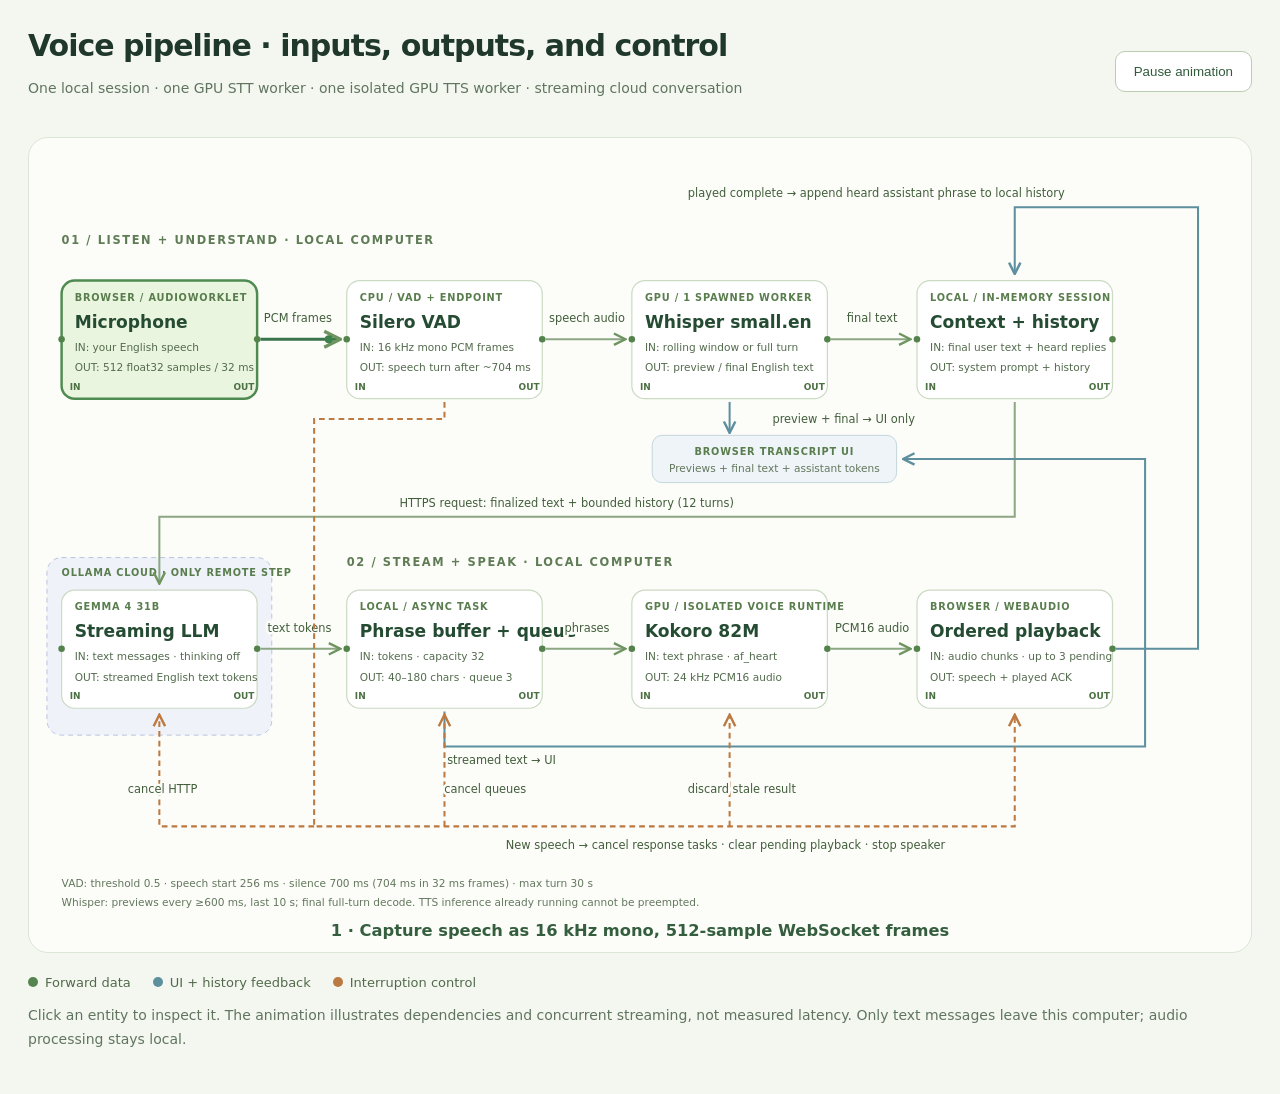
==== commit b7df6657: "Qualify lean shared-CUDA image with Gemma reasoning regressions" ====
--- a/docs/architecture.html
+++ b/docs/architecture.html
@@ -9,7 +9,7 @@
 <g id="vad" class="node" transform="translate(390 175)"><rect width="240" height="145" rx="16"/><text x="16" y="25" class="tag">CPU / VAD + ENDPOINT</text><text x="16" y="58" class="title">Silero VAD</text><text x="16" y="86" class="sub">IN: 16 kHz mono PCM frames</text><text x="16" y="111" class="sub">OUT: speech turn after ~704 ms</text><circle cx="0" cy="72" r="4" class="port"/><circle cx="240" cy="72" r="4" class="port"/><text x="10" y="134" class="port-label">IN</text><text x="211" y="134" class="port-label">OUT</text></g>
 <g id="stt" class="node" transform="translate(740 175)"><rect width="240" height="145" rx="16"/><text x="16" y="25" class="tag">GPU / 1 SPAWNED WORKER</text><text x="16" y="58" class="title">Whisper small.en</text><text x="16" y="86" class="sub">IN: rolling window or full turn</text><text x="16" y="111" class="sub">OUT: preview / final English text</text><circle cx="0" cy="72" r="4" class="port"/><circle cx="240" cy="72" r="4" class="port"/><text x="10" y="134" class="port-label">IN</text><text x="211" y="134" class="port-label">OUT</text></g>
 <g id="history" class="node" transform="translate(1090 175)"><rect width="240" height="145" rx="16"/><text x="16" y="25" class="tag">LOCAL / IN-MEMORY SESSION</text><text x="16" y="58" class="title">Context + history</text><text x="16" y="86" class="sub">IN: final user text + heard replies</text><text x="16" y="111" class="sub">OUT: system prompt + history</text><circle cx="0" cy="72" r="4" class="port"/><circle cx="240" cy="72" r="4" class="port"/><text x="10" y="134" class="port-label">IN</text><text x="211" y="134" class="port-label">OUT</text></g>
-<g id="llm" class="node" transform="translate(40 555)"><rect width="240" height="145" rx="16"/><text x="16" y="25" class="tag">NEMOTRON NANO 30B</text><text x="16" y="58" class="title">Streaming LLM</text><text x="16" y="86" class="sub">IN: text messages · thinking off</text><text x="16" y="111" class="sub">OUT: streamed English text tokens</text><circle cx="0" cy="72" r="4" class="port"/><circle cx="240" cy="72" r="4" class="port"/><text x="10" y="134" class="port-label">IN</text><text x="211" y="134" class="port-label">OUT</text></g>
+<g id="llm" class="node" transform="translate(40 555)"><rect width="240" height="145" rx="16"/><text x="16" y="25" class="tag">GEMMA 4 31B</text><text x="16" y="58" class="title">Streaming LLM</text><text x="16" y="86" class="sub">IN: text messages · thinking off</text><text x="16" y="111" class="sub">OUT: streamed English text tokens</text><circle cx="0" cy="72" r="4" class="port"/><circle cx="240" cy="72" r="4" class="port"/><text x="10" y="134" class="port-label">IN</text><text x="211" y="134" class="port-label">OUT</text></g>
 <g id="phrase" class="node" transform="translate(390 555)"><rect width="240" height="145" rx="16"/><text x="16" y="25" class="tag">LOCAL / ASYNC TASK</text><text x="16" y="58" class="title">Phrase buffer + queue</text><text x="16" y="86" class="sub">IN: tokens · capacity 32</text><text x="16" y="111" class="sub">OUT: 40–180 chars · queue 3</text><circle cx="0" cy="72" r="4" class="port"/><circle cx="240" cy="72" r="4" class="port"/><text x="10" y="134" class="port-label">IN</text><text x="211" y="134" class="port-label">OUT</text></g>
 <g id="tts" class="node" transform="translate(740 555)"><rect width="240" height="145" rx="16"/><text x="16" y="25" class="tag">GPU / ISOLATED VOICE RUNTIME</text><text x="16" y="58" class="title">Kokoro 82M</text><text x="16" y="86" class="sub">IN: text phrase · af_heart</text><text x="16" y="111" class="sub">OUT: 24 kHz PCM16 audio</text><circle cx="0" cy="72" r="4" class="port"/><circle cx="240" cy="72" r="4" class="port"/><text x="10" y="134" class="port-label">IN</text><text x="211" y="134" class="port-label">OUT</text></g>
 <g id="speaker" class="node" transform="translate(1090 555)"><rect width="240" height="145" rx="16"/><text x="16" y="25" class="tag">BROWSER / WEBAUDIO</text><text x="16" y="58" class="title">Ordered playback</text><text x="16" y="86" class="sub">IN: audio chunks · up to 3 pending</text><text x="16" y="111" class="sub">OUT: speech + played ACK</text><circle cx="0" cy="72" r="4" class="port"/><circle cx="240" cy="72" r="4" class="port"/><text x="10" y="134" class="port-label">IN</text><text x="211" y="134" class="port-label">OUT</text></g>
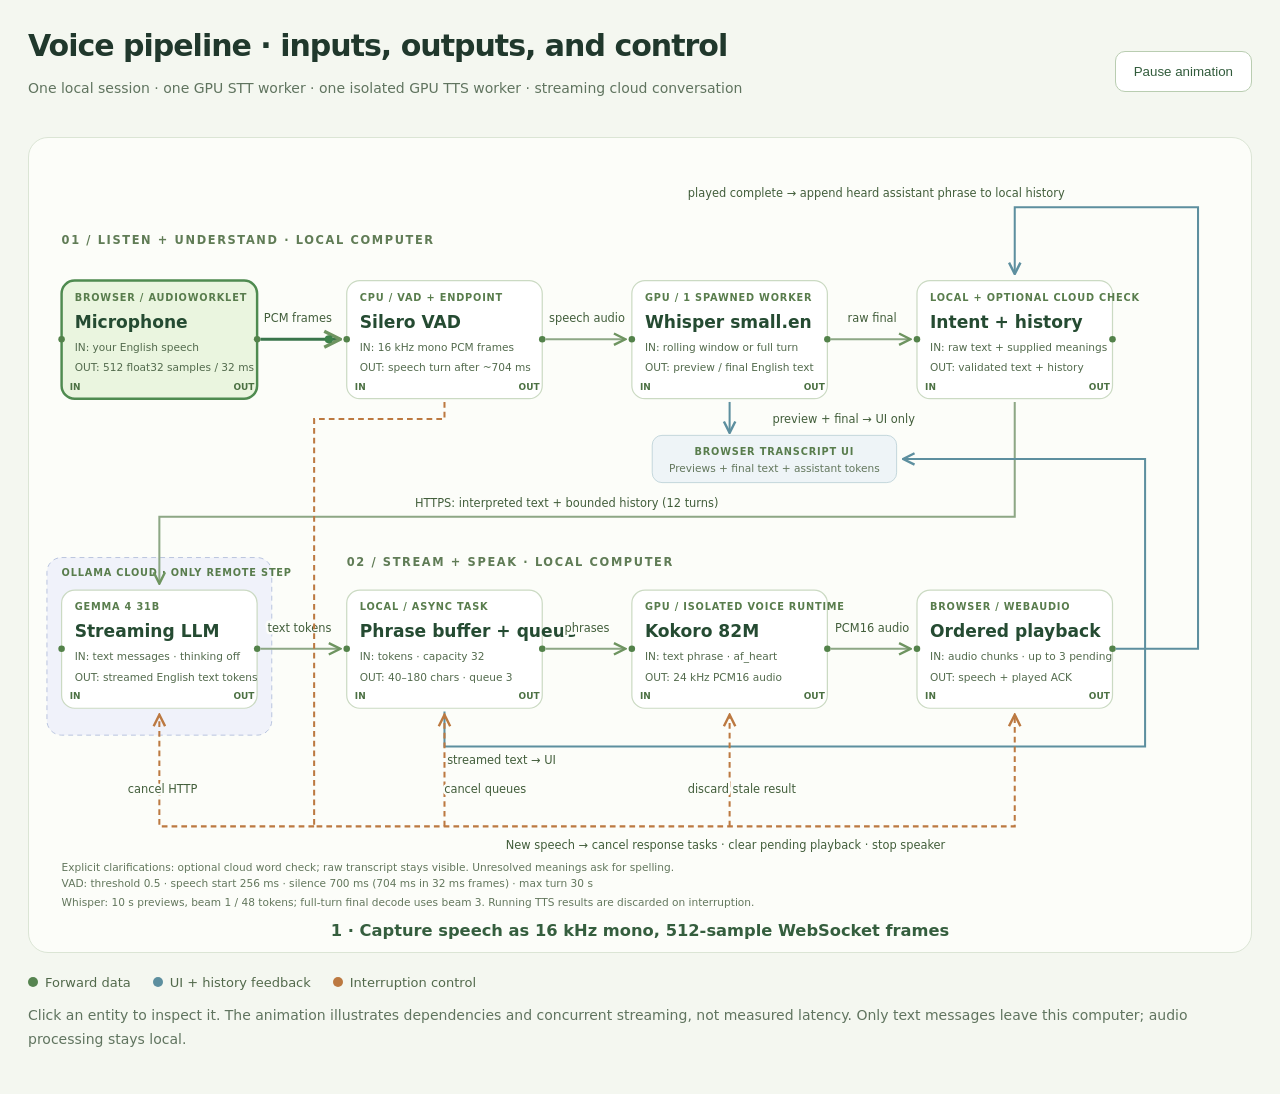
==== commit 309554c0: "Fix spoken clarification handling and require all conversation release checks" ====
--- a/docs/architecture.html
+++ b/docs/architecture.html
@@ -8,7 +8,7 @@
 <g id="mic" class="node" transform="translate(40 175)"><rect width="240" height="145" rx="16"/><text x="16" y="25" class="tag">BROWSER / AUDIOWORKLET</text><text x="16" y="58" class="title">Microphone</text><text x="16" y="86" class="sub">IN: your English speech</text><text x="16" y="111" class="sub">OUT: 512 float32 samples / 32 ms</text><circle cx="0" cy="72" r="4" class="port"/><circle cx="240" cy="72" r="4" class="port"/><text x="10" y="134" class="port-label">IN</text><text x="211" y="134" class="port-label">OUT</text></g>
 <g id="vad" class="node" transform="translate(390 175)"><rect width="240" height="145" rx="16"/><text x="16" y="25" class="tag">CPU / VAD + ENDPOINT</text><text x="16" y="58" class="title">Silero VAD</text><text x="16" y="86" class="sub">IN: 16 kHz mono PCM frames</text><text x="16" y="111" class="sub">OUT: speech turn after ~704 ms</text><circle cx="0" cy="72" r="4" class="port"/><circle cx="240" cy="72" r="4" class="port"/><text x="10" y="134" class="port-label">IN</text><text x="211" y="134" class="port-label">OUT</text></g>
 <g id="stt" class="node" transform="translate(740 175)"><rect width="240" height="145" rx="16"/><text x="16" y="25" class="tag">GPU / 1 SPAWNED WORKER</text><text x="16" y="58" class="title">Whisper small.en</text><text x="16" y="86" class="sub">IN: rolling window or full turn</text><text x="16" y="111" class="sub">OUT: preview / final English text</text><circle cx="0" cy="72" r="4" class="port"/><circle cx="240" cy="72" r="4" class="port"/><text x="10" y="134" class="port-label">IN</text><text x="211" y="134" class="port-label">OUT</text></g>
-<g id="history" class="node" transform="translate(1090 175)"><rect width="240" height="145" rx="16"/><text x="16" y="25" class="tag">LOCAL / IN-MEMORY SESSION</text><text x="16" y="58" class="title">Context + history</text><text x="16" y="86" class="sub">IN: final user text + heard replies</text><text x="16" y="111" class="sub">OUT: system prompt + history</text><circle cx="0" cy="72" r="4" class="port"/><circle cx="240" cy="72" r="4" class="port"/><text x="10" y="134" class="port-label">IN</text><text x="211" y="134" class="port-label">OUT</text></g>
+<g id="history" class="node" transform="translate(1090 175)"><rect width="240" height="145" rx="16"/><text x="16" y="25" class="tag">LOCAL + OPTIONAL CLOUD CHECK</text><text x="16" y="58" class="title">Intent + history</text><text x="16" y="86" class="sub">IN: raw text + supplied meanings</text><text x="16" y="111" class="sub">OUT: validated text + history</text><circle cx="0" cy="72" r="4" class="port"/><circle cx="240" cy="72" r="4" class="port"/><text x="10" y="134" class="port-label">IN</text><text x="211" y="134" class="port-label">OUT</text></g>
 <g id="llm" class="node" transform="translate(40 555)"><rect width="240" height="145" rx="16"/><text x="16" y="25" class="tag">GEMMA 4 31B</text><text x="16" y="58" class="title">Streaming LLM</text><text x="16" y="86" class="sub">IN: text messages · thinking off</text><text x="16" y="111" class="sub">OUT: streamed English text tokens</text><circle cx="0" cy="72" r="4" class="port"/><circle cx="240" cy="72" r="4" class="port"/><text x="10" y="134" class="port-label">IN</text><text x="211" y="134" class="port-label">OUT</text></g>
 <g id="phrase" class="node" transform="translate(390 555)"><rect width="240" height="145" rx="16"/><text x="16" y="25" class="tag">LOCAL / ASYNC TASK</text><text x="16" y="58" class="title">Phrase buffer + queue</text><text x="16" y="86" class="sub">IN: tokens · capacity 32</text><text x="16" y="111" class="sub">OUT: 40–180 chars · queue 3</text><circle cx="0" cy="72" r="4" class="port"/><circle cx="240" cy="72" r="4" class="port"/><text x="10" y="134" class="port-label">IN</text><text x="211" y="134" class="port-label">OUT</text></g>
 <g id="tts" class="node" transform="translate(740 555)"><rect width="240" height="145" rx="16"/><text x="16" y="25" class="tag">GPU / ISOLATED VOICE RUNTIME</text><text x="16" y="58" class="title">Kokoro 82M</text><text x="16" y="86" class="sub">IN: text phrase · af_heart</text><text x="16" y="111" class="sub">OUT: 24 kHz PCM16 audio</text><circle cx="0" cy="72" r="4" class="port"/><circle cx="240" cy="72" r="4" class="port"/><text x="10" y="134" class="port-label">IN</text><text x="211" y="134" class="port-label">OUT</text></g>
@@ -17,9 +17,9 @@
 <circle data-edge="e1" class="packet" r="5"><animateMotion dur="1.4s" repeatCount="indefinite"><mpath href="#e1"/></animateMotion></circle>
 <path id="e2" class="edge " d="M634 247H732"/><text x="685" y="226" text-anchor="middle" class="label">speech audio</text>
 <circle data-edge="e2" class="packet" r="5"><animateMotion dur="1.4s" repeatCount="indefinite"><mpath href="#e2"/></animateMotion></circle>
-<path id="e3" class="edge " d="M984 247H1082"/><text x="1035" y="226" text-anchor="middle" class="label">final text</text>
+<path id="e3" class="edge " d="M984 247H1082"/><text x="1035" y="226" text-anchor="middle" class="label">raw final</text>
 <circle data-edge="e3" class="packet" r="5"><animateMotion dur="1.4s" repeatCount="indefinite"><mpath href="#e3"/></animateMotion></circle>
-<path id="e4" class="edge " d="M1210 324V465H160V547"/><text x="660" y="453" text-anchor="middle" class="label">HTTPS request: finalized text + bounded history (12 turns)</text>
+<path id="e4" class="edge " d="M1210 324V465H160V547"/><text x="660" y="453" text-anchor="middle" class="label">HTTPS: interpreted text + bounded history (12 turns)</text>
 <circle data-edge="e4" class="packet" r="5"><animateMotion dur="1.4s" repeatCount="indefinite"><mpath href="#e4"/></animateMotion></circle>
 <path id="e5" class="edge " d="M284 627H382"/><text x="332" y="606" text-anchor="middle" class="label">text tokens</text>
 <circle data-edge="e5" class="packet" r="5"><animateMotion dur="1.4s" repeatCount="indefinite"><mpath href="#e5"/></animateMotion></circle>
@@ -41,7 +41,7 @@
 <circle data-edge="cancel-phrase" class="packet" r="5"><animateMotion dur="1.4s" repeatCount="indefinite"><mpath href="#cancel-phrase"/></animateMotion></circle>
 <path id="cancel-tts" class="edge control" d="M860 845V708"/><text x="875" y="804" text-anchor="middle" class="label">discard stale result</text>
 <circle data-edge="cancel-tts" class="packet" r="5"><animateMotion dur="1.4s" repeatCount="indefinite"><mpath href="#cancel-tts"/></animateMotion></circle>
-<rect x="765" y="365" width="300" height="58" rx="12" fill="#eef4f7" stroke="#b9cfd5"/><text x="915" y="389" text-anchor="middle" class="tag">BROWSER TRANSCRIPT UI</text><text x="915" y="410" text-anchor="middle" class="note">Previews + final text + assistant tokens</text><text x="40" y="920" class="note">VAD: threshold 0.5 · speech start 256 ms · silence 700 ms (704 ms in 32 ms frames) · max turn 30 s</text><text x="40" y="943" class="note">Whisper: previews every ≥600 ms, last 10 s; final full-turn decode. TTS inference already running cannot be preempted.</text><text id="caption" x="750" y="979" text-anchor="middle" class="caption"></text></svg>
+<rect x="765" y="365" width="300" height="58" rx="12" fill="#eef4f7" stroke="#b9cfd5"/><text x="915" y="389" text-anchor="middle" class="tag">BROWSER TRANSCRIPT UI</text><text x="915" y="410" text-anchor="middle" class="note">Previews + final text + assistant tokens</text><text x="40" y="900" class="note">Explicit clarifications: optional cloud word check; raw transcript stays visible. Unresolved meanings ask for spelling.</text><text x="40" y="920" class="note">VAD: threshold 0.5 · speech start 256 ms · silence 700 ms (704 ms in 32 ms frames) · max turn 30 s</text><text x="40" y="943" class="note">Whisper: 10 s previews, beam 1 / 48 tokens; full-turn final decode uses beam 3. Running TTS results are discarded on interruption.</text><text id="caption" x="750" y="979" text-anchor="middle" class="caption"></text></svg>
 <div class="legend"><span><i></i>Forward data</span><span class="feedback-key"><i></i>UI + history feedback</span><span class="control-key"><i></i>Interruption control</span></div><p id="step">Click an entity to inspect it. The animation illustrates dependencies and concurrent streaming, not measured latency. Only text messages leave this computer; audio processing stays local.</p></main><script>
 const steps=[
 [['mic'],['e1'],'1 · Capture speech as 16 kHz mono, 512-sample WebSocket frames'],
